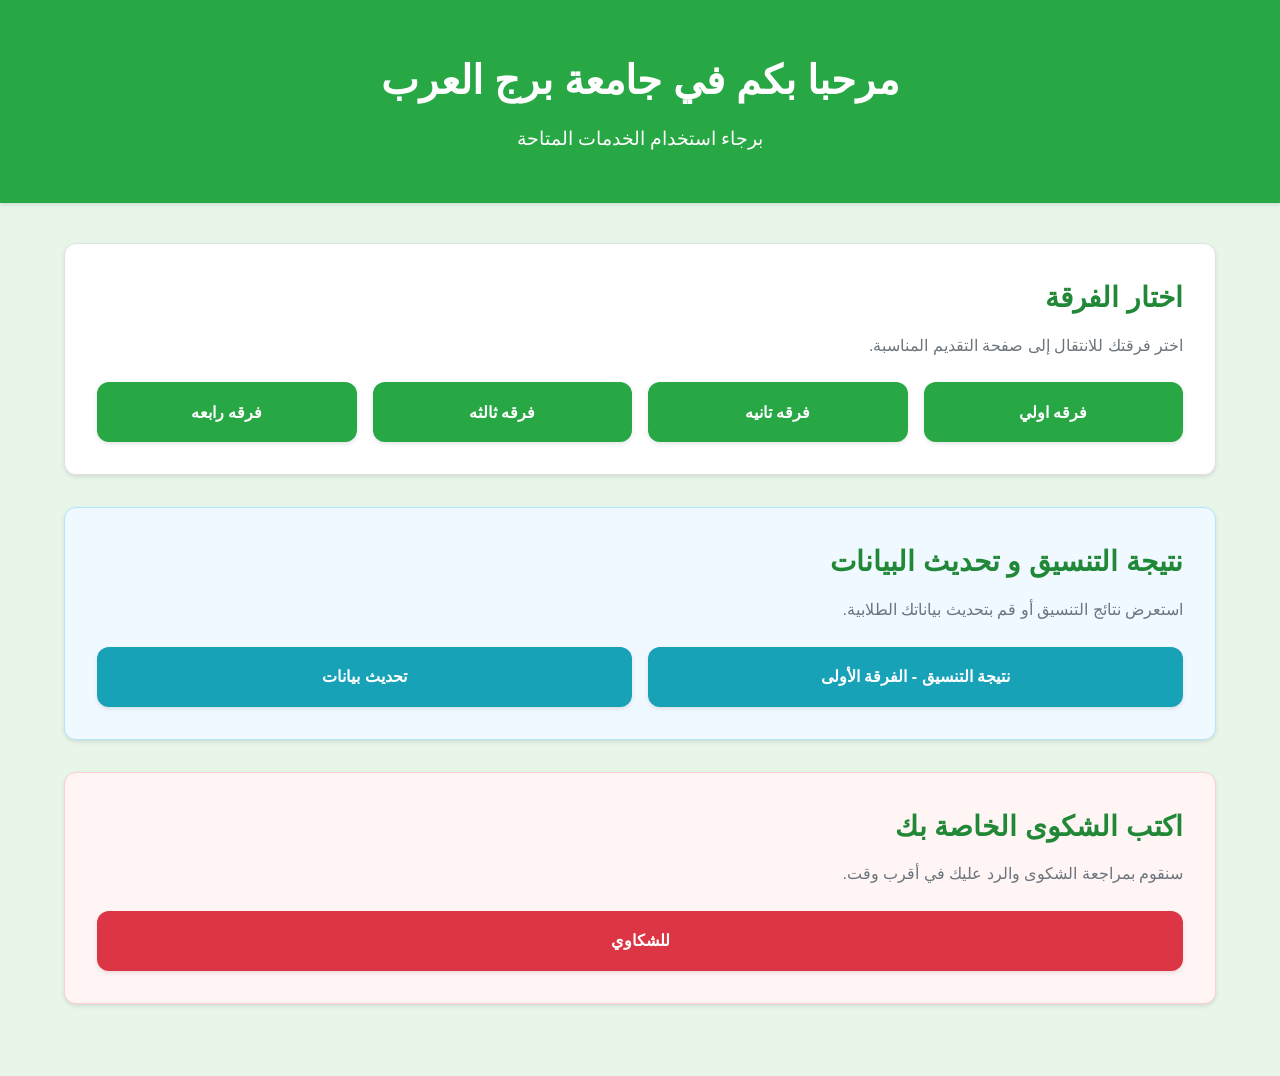
==== index.htm @ 4063a805 "problem & Mony pay" ====
<!DOCTYPE html>
<html lang="ar" dir="rtl">
<head>
    <meta charset="UTF-8">
    <meta name="viewport" content="width=device-width, initial-scale=1.0">
    <meta name="theme-color" content="#28a745">
    <meta name="description" content="جامعة برج العرب - نظام التقديم الإلكتروني للفرق الدراسية المختلفة ونتائج التنسيق">
    <title>جامعة برج العرب - اختار الفرقة</title>
    <link rel="shortcut icon" href="download.png" type="image/x-icon">
    <link rel="stylesheet" href="styles.css">
</head>
<body>
    <!-- Simple Loading Overlay -->
    <div id="page-loader" class="page-loader">
        <div class="loader-spinner"></div>
        <p class="loader-text">loading</p>
    </div>

    <a href="#main-content" class="skip-link">تخطي إلى المحتوى الرئيسي</a>
    
    <header>
        <div class="header-content">
            <h1 class="fade-in-up">مرحبا بكم في جامعة برج العرب</h1>
            <p class="fade-in-up delay-1">برجاء استخدام الخدمات المتاحة</p>
        </div>
    </header>
    
    <main id="main-content">
        <section id="buttons-section" class="section-card fade-in-up delay-2" aria-labelledby="choose-grade-title">
            <div class="section-header">
                <h2 id="choose-grade-title">اختار الفرقة</h2>
                <p id="choose-grade-desc">اختر فرقتك للانتقال إلى صفحة التقديم المناسبة.</p>
            </div>
            <div role="group" class="button-grid" aria-labelledby="choose-grade-title" aria-describedby="choose-grade-desc">
                <button id="btn1" type="button" class="btn-primary" aria-label="الانتقال إلى تقديم الفرقة الأولى" title="تقديم الفرقة الأولى">
                    <span class="btn-text">فرقه اولي</span>
                </button>
                <button id="btn2" type="button" class="btn-primary" aria-label="الانتقال إلى تقديم الفرقة الثانية" title="تقديم الفرقة الثانية">
                    <span class="btn-text">فرقه تانيه</span>
                </button>
                <button id="btn3" type="button" class="btn-primary" aria-label="الانتقال إلى تقديم الفرقة الثالثة" title="تقديم الفرقة الثالثة">
                    <span class="btn-text">فرقه ثالثه</span>
                </button>
                <button id="btn4" type="button" class="btn-primary" aria-label="الانتقال إلى تقديم الفرقة الرابعة" title="تقديم الفرقة الرابعة">
                    <span class="btn-text">فرقه رابعه</span>
                </button>
            </div>
        </section>

        <section id="coordination-results-section" class="section-card fade-in-up delay-3" aria-labelledby="coordination-title">
            <div class="section-header">
                <h2 id="coordination-title">نتيجة التنسيق و تحديث البيانات</h2>
                <p id="coordination-desc">استعرض نتائج التنسيق أو قم بتحديث بياناتك الطلابية.</p>
            </div>
            <div role="group" class="button-grid" aria-labelledby="coordination-title" aria-describedby="coordination-desc">
                <button id="coordination-btn1" type="button" class="btn-secondary" aria-label="عرض نتيجة التنسيق للفرقة الأولى" title="نتيجة التنسيق - الفرقة الأولى">
                    <span class="btn-text">نتيجة التنسيق - الفرقة الأولى</span>
                </button>
                <button id="coordination-btn2" type="button" class="btn-secondary" aria-label="تحديث بيانات الطالب" title="تحديث بيانات">
                    <span class="btn-text">تحديث بيانات</span>
                </button>
            </div>
        </section>

        <section id="complaints-section" class="section-card fade-in-up delay-4" aria-labelledby="complaints-title">
            <div class="section-header">
                <h2 id="complaints-title">اكتب الشكوى الخاصة بك</h2>
                <p id="complaints-desc">سنقوم بمراجعة الشكوى والرد عليك في أقرب وقت.</p>
            </div>
            <div role="group" class="button-grid" aria-labelledby="complaints-title" aria-describedby="complaints-desc">
                <button id="complaints-btn" class="btn-danger" type="button" aria-label="فتح نموذج الشكاوي" title="فتح نموذج الشكاوي">
                    <span class="btn-text">للشكاوي</span>
                </button>
            </div>
        </section>

        <!-- Payment section is commented out -->
        <!-- <section id="payment-section" class="section-card fade-in-up delay-5" aria-labelledby="payment-title">
            <div class="section-header">
                <h2 id="payment-title">الدفع الإلكتروني</h2>
                <p id="payment-desc">اختر طريقة الدفع المناسبة لك وقم بإتمام عملية الدفع.</p>
            </div>
            <div role="group" class="button-grid" aria-labelledby="payment-title" aria-describedby="payment-desc">   
                <button id="instapay-btn" class="btn-payment" type="button" aria-label="الدفع عبر Insta Pay" title="Insta Pay">
                    <span class="btn-text">Insta Pay</span>
                </button>
                <button id="vodafone-cash-btn" class="btn-payment" type="button" aria-label="الدفع عبر Vodafone Cash" title="Vodafone Cash">
                    <span class="btn-text">Vodafone Cash</span>
                </button>
                <button id="sign-up-btn" class="btn-payment" type="button" aria-label="إرسال السكريبت بعد الدفع" title="إرسال السكريبت بعد الدفع">
                    <span class="btn-text">ابعت اسكريين بعد الدفع</span>
                </button>
            </div>
        </section> -->
    </main>

    <!-- Button Loading Indicator -->
    <div id="button-loader" class="button-loader" aria-hidden="true">
        <div class="button-spinner"></div>
        <p>loading</p>
    </div>

    <script src="script.js"></script>
</body>
</html>
---- styles.css ----
/* ============================================
   Simple & Clean Design System
   ============================================ */
:root {
    --primary-color: #28a745;
    --primary-dark: #218838;
    --primary-light: #34ce57;
    --secondary-color: #6c757d;
    --accent-color: #dc3545;
    
    /* Simple Light Green Background */
    --background: #e8f5e9;
    
    /* Clean Cards */
    --card-bg: #ffffff;
    --card-border: #e0e0e0;
    
    /* Typography */
    --text-primary: #212529;
    --text-secondary: #6c757d;
    
    /* Simple Shadows */
    --shadow-sm: 0 2px 4px rgba(0, 0, 0, 0.1);
    --shadow-md: 0 4px 8px rgba(0, 0, 0, 0.12);
    
    /* Simple Spacing */
    --border-radius: 12px;
    
    /* Simple Transitions */
    --transition: all 0.3s ease;
}

/* ============================================
   Reset & Base Styles
   ============================================ */
* {
    margin: 0;
    padding: 0;
    box-sizing: border-box;
}

html {
    scroll-behavior: smooth;
}

body {
    font-family: 'Segoe UI', 'Cairo', Tahoma, Geneva, Verdana, sans-serif;
    background: var(--background);
    color: var(--text-primary);
    line-height: 1.6;
    min-height: 100vh;
    direction: rtl;
    -webkit-font-smoothing: antialiased;
}

/* ============================================
   Simple Page Loader
   ============================================ */
.page-loader {
    position: fixed;
    top: 0;
    left: 0;
    width: 100%;
    height: 100%;
    background: var(--primary-color);
    display: flex;
    flex-direction: column;
    align-items: center;
    justify-content: center;
    z-index: 9999;
    transition: opacity 0.4s ease, visibility 0.4s;
}

.page-loader.hidden {
    opacity: 0;
    visibility: hidden;
}

.loader-spinner {
    width: 50px;
    height: 50px;
    border: 4px solid rgba(255, 255, 255, 0.3);
    border-top-color: white;
    border-radius: 50%;
    animation: spin 0.8s linear infinite;
    margin-bottom: 1rem;
}

@keyframes spin {
    to { transform: rotate(360deg); }
}

.loader-text {
    color: white;
    font-size: 1.1rem;
    font-weight: 500;
}

/* ============================================
   Simple Button Loader
   ============================================ */
.button-loader {
    position: fixed;
    bottom: 2rem;
    left: 50%;
    transform: translateX(-50%) translateY(100px);
    background: white;
    padding: 1rem 1.5rem;
    border-radius: 8px;
    box-shadow: var(--shadow-md);
    display: flex;
    align-items: center;
    gap: 0.75rem;
    z-index: 1000;
    opacity: 0;
    transition: var(--transition);
}

.button-loader.show {
    opacity: 1;
    transform: translateX(-50%) translateY(0);
}

.button-spinner {
    width: 16px;
    height: 16px;
    border: 2px solid rgba(40, 167, 69, 0.2);
    border-top-color: var(--primary-color);
    border-radius: 50%;
    animation: spin 0.6s linear infinite;
}

.button-loader p {
    margin: 0;
    color: var(--text-primary);
    font-weight: 500;
    font-size: 0.9rem;
}

/* ============================================
   Skip Link
   ============================================ */
.skip-link {
    position: absolute;
    top: -40px;
    right: 0;
    background: var(--primary-color);
    color: white;
    padding: 0.5rem 1rem;
    text-decoration: none;
    border-radius: 0 0 4px 4px;
    z-index: 1000;
    font-weight: 500;
}

.skip-link:focus {
    top: 0;
}

/* ============================================
   Simple Header
   ============================================ */
header {
    background: var(--primary-color);
    color: white;
    padding: 3rem 2rem;
    text-align: center;
    box-shadow: var(--shadow-sm);
}

.header-content {
    max-width: 800px;
    margin: 0 auto;
}

header h1 {
    font-size: clamp(1.75rem, 4vw, 2.5rem);
    font-weight: 700;
    margin-bottom: 0.75rem;
}

header p {
    font-size: clamp(1rem, 2vw, 1.2rem);
    opacity: 0.95;
}

/* ============================================
   Simple Fade In
   ============================================ */
.fade-in-up {
    opacity: 0;
    transform: translateY(20px);
    animation: fadeIn 0.5s ease forwards;
}

.fade-in-up.delay-1 { animation-delay: 0.1s; }
.fade-in-up.delay-2 { animation-delay: 0.2s; }
.fade-in-up.delay-3 { animation-delay: 0.3s; }
.fade-in-up.delay-4 { animation-delay: 0.4s; }
.fade-in-up.delay-5 { animation-delay: 0.5s; }

@keyframes fadeIn {
    to {
        opacity: 1;
        transform: translateY(0);
    }
}

/* ============================================
   Main Container
   ============================================ */
main {
    max-width: 1200px;
    margin: 0 auto;
    padding: 2.5rem 1.5rem;
}

/* ============================================
   Simple Section Cards
   ============================================ */
.section-card {
    background: var(--card-bg);
    border-radius: var(--border-radius);
    padding: 2rem;
    margin-bottom: 2rem;
    box-shadow: var(--shadow-sm);
    border: 1px solid var(--card-border);
    transition: var(--transition);
}

.section-card:hover {
    box-shadow: var(--shadow-md);
    transform: translateY(-2px);
}

.section-header {
    margin-bottom: 1.5rem;
}

.section-header h2 {
    font-size: clamp(1.5rem, 3vw, 1.75rem);
    color: var(--primary-dark);
    margin-bottom: 0.75rem;
    font-weight: 700;
    display: flex;
    align-items: center;
    gap: 0.5rem;
}

.section-header h2 .icon {
    font-size: 1.3em;
}

.section-header p {
    color: var(--text-secondary);
    font-size: 1rem;
    line-height: 1.6;
}

/* ============================================
   Simple Button Grid
   ============================================ */
.button-grid {
    display: grid;
    grid-template-columns: repeat(auto-fit, minmax(200px, 1fr));
    gap: 1rem;
    margin-top: 1.5rem;
}

/* ============================================
   Simple Button Styles
   ============================================ */
button {
    background: var(--primary-color);
    color: white;
    padding: 1rem 1.5rem;
    border: none;
    border-radius: var(--border-radius);
    font-size: 1rem;
    font-weight: 600;
    cursor: pointer;
    transition: var(--transition);
    box-shadow: var(--shadow-sm);
    min-height: 60px;
    display: flex;
    align-items: center;
    justify-content: center;
    gap: 0.5rem;
    text-align: center;
}

button:hover {
    background: var(--primary-dark);
    box-shadow: var(--shadow-md);
    transform: translateY(-2px);
}

button:active {
    transform: translateY(0);
}

button:focus {
    outline: 3px solid rgba(40, 167, 69, 0.3);
    outline-offset: 2px;
}

button.loading {
    opacity: 0.7;
    cursor: not-allowed;
}

/* Button Content */
.btn-icon {
    font-size: 1.2em;
}

.btn-text {
    flex: 1;
    text-align: center;
}

.btn-arrow {
    font-size: 1.1em;
    opacity: 0.8;
}

/* ============================================
   Button Variants
   ============================================ */
.btn-primary {
    background: var(--primary-color);
}

.btn-primary:hover {
    background: var(--primary-dark);
}

.btn-secondary {
    background: #17a2b8;
}

.btn-secondary:hover {
    background: #138496;
}

.btn-danger {
    background: var(--accent-color);
}

.btn-danger:hover {
    background: #c82333;
}

.btn-payment {
    background: var(--secondary-color);
}

.btn-payment:hover {
    background: #5a6268;
}

/* ============================================
   Section-Specific Styles
   ============================================ */
#coordination-results-section {
    background: #f0f9ff;
    border-color: #b3e5fc;
}

#complaints-section {
    background: #fff5f5;
    border-color: #ffcdd2;
}

#payment-section {
    background: #f5f5f5;
    border-color: #e0e0e0;
}

/* ============================================
   Responsive Design
   ============================================ */
@media (max-width: 768px) {
    main {
        padding: 1.5rem 1rem;
    }

    header {
        padding: 2rem 1.5rem;
    }

    .section-card {
        padding: 1.5rem;
        margin-bottom: 1.5rem;
    }

    .button-grid {
        grid-template-columns: 1fr;
    }

    button {
        padding: 0.875rem 1.25rem;
        font-size: 0.95rem;
        min-height: 55px;
    }
}

@media (max-width: 480px) {
    .section-card {
        padding: 1.25rem;
    }

    button {
        flex-direction: column;
        gap: 0.25rem;
        padding: 1rem;
    }
}

/* ============================================
   Accessibility
   ============================================ */
@media (prefers-reduced-motion: reduce) {
    *,
    *::before,
    *::after {
        animation-duration: 0.01ms !important;
        animation-iteration-count: 1 !important;
        transition-duration: 0.01ms !important;
    }
}

/* ============================================
   Print Styles
   ============================================ */
@media print {
    body {
        background: white;
    }

    .page-loader,
    .button-loader {
        display: none;
    }

    .section-card {
        box-shadow: none;
        border: 1px solid #ddd;
        page-break-inside: avoid;
    }

    button {
        background: #f4f4f4 !important;
        color: #000 !important;
        border: 1px solid #ddd;
    }
}
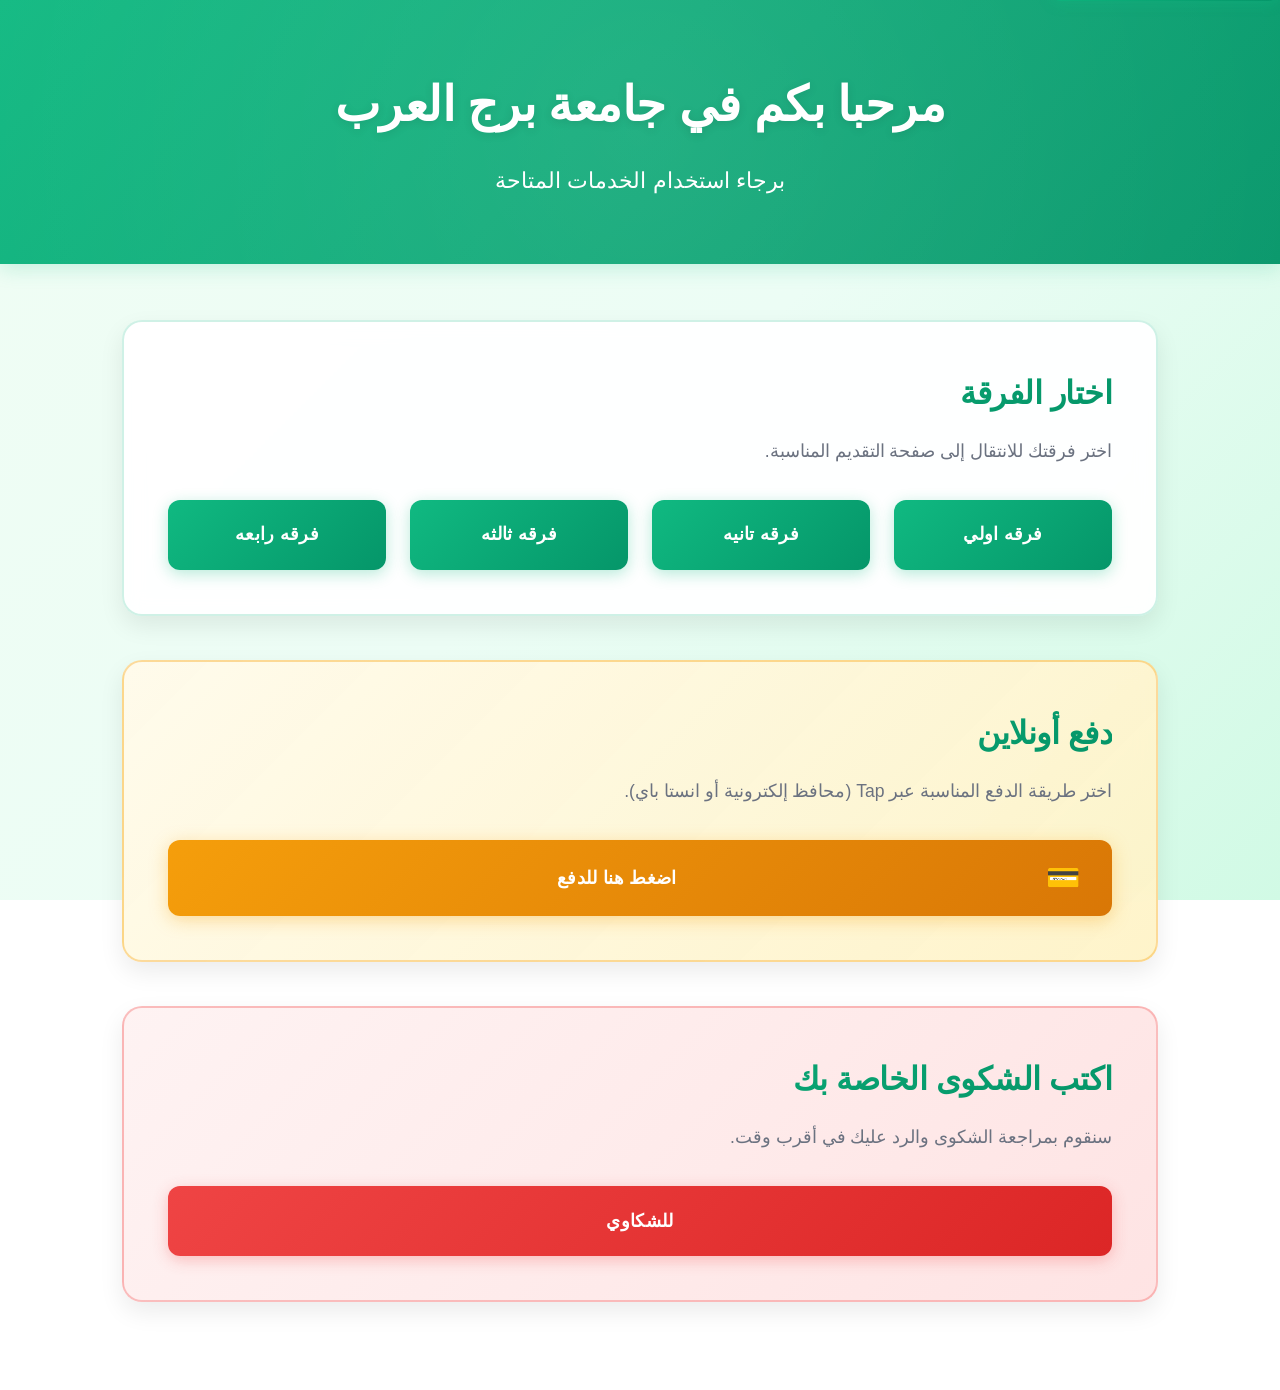
==== commit 43a88af0: "pay add" ====
--- a/index.htm
+++ b/index.htm
@@ -2,7 +2,7 @@
 <html lang="ar" dir="rtl">
 <head>
     <meta charset="UTF-8">
-    <meta name="viewport" content="width=device-width, initial-scale=1.0">
+    <meta name="viewport" content="width=device-width, initial-scale=1.0, viewport-fit=cover">
     <meta name="theme-color" content="#28a745">
     <meta name="description" content="جامعة برج العرب - نظام التقديم الإلكتروني للفرق الدراسية المختلفة ونتائج التنسيق">
     <title>جامعة برج العرب - اختار الفرقة</title>
@@ -47,20 +47,45 @@
             </div>
         </section>
 
-        <section id="coordination-results-section" class="section-card fade-in-up delay-3" aria-labelledby="coordination-title">
+        <section id="payment-section" class="section-card fade-in-up delay-3" aria-labelledby="payment-title">
             <div class="section-header">
-                <h2 id="coordination-title">نتيجة التنسيق و تحديث البيانات</h2>
-                <p id="coordination-desc">استعرض نتائج التنسيق أو قم بتحديث بياناتك الطلابية.</p>
+                <h2 id="payment-title">دفع أونلاين</h2>
+                <p id="payment-desc">اختر طريقة الدفع المناسبة عبر Tap (محافظ إلكترونية أو انستا باي).</p>
             </div>
-            <div role="group" class="button-grid" aria-labelledby="coordination-title" aria-describedby="coordination-desc">
-                <button id="coordination-btn1" type="button" class="btn-secondary" aria-label="عرض نتيجة التنسيق للفرقة الأولى" title="نتيجة التنسيق - الفرقة الأولى">
-                    <span class="btn-text">نتيجة التنسيق - الفرقة الأولى</span>
-                </button>
-                <button id="coordination-btn2" type="button" class="btn-secondary" aria-label="تحديث بيانات الطالب" title="تحديث بيانات">
-                    <span class="btn-text">تحديث بيانات</span>
+            <div role="group" class="payment-actions" aria-labelledby="payment-title" aria-describedby="payment-desc">
+                <button id="payment-btn1" type="button" class="btn-payment-trigger" aria-label="فتح خيارات الدفع" title="اضغط هنا للدفع">
+                    <span class="btn-icon">💳</span>
+                    <span class="btn-text">اضغط هنا للدفع</span>
                 </button>
             </div>
         </section>
+
+        <!-- نافذة اختيار طريقة الدفع (Tap) -->
+        <div id="payment-modal" class="payment-modal" role="dialog" aria-modal="true" aria-labelledby="payment-modal-title" aria-hidden="true">
+            <div class="payment-modal-backdrop" id="payment-modal-backdrop"></div>
+            <div class="payment-modal-box">
+                <div class="payment-modal-header">
+                    <h3 id="payment-modal-title">اختر طريقة الدفع</h3>
+                    <button type="button" class="payment-modal-close" id="payment-modal-close" aria-label="إغلاق">×</button>
+                </div>
+                <div class="payment-modal-body">
+                    <p class="payment-modal-desc">اختر الدفع عبر Tap:</p>
+                    <div class="payment-methods">
+                        <button type="button" class="payment-method-card" id="payment-method-wallets" data-method="wallets" aria-label="الدفع عبر المحافظ الإلكترونية">
+                            <span class="payment-method-icon">👛</span>
+                            <span class="payment-method-label">محافظ إلكترونية</span>
+                            <span class="payment-method-hint">فودافون كاش، اورنج كاش، وغيرها</span>
+                        </button>
+                        <button type="button" class="payment-method-card" id="payment-method-instapay" data-method="instapay" aria-label="الدفع عبر انستا باي">
+                            <span class="payment-method-icon">⚡</span>
+                            <span class="payment-method-label">انستا باي</span>
+                            <span class="payment-method-hint">دفع فوري عبر انستا باي</span>
+                        </button>
+                    </div>
+                </div>
+            </div>
+        </div>
+
 
         <section id="complaints-section" class="section-card fade-in-up delay-4" aria-labelledby="complaints-title">
             <div class="section-header">
@@ -73,27 +98,7 @@
                 </button>
             </div>
         </section>
-
-        <!-- Payment section is commented out -->
-        <!-- <section id="payment-section" class="section-card fade-in-up delay-5" aria-labelledby="payment-title">
-            <div class="section-header">
-                <h2 id="payment-title">الدفع الإلكتروني</h2>
-                <p id="payment-desc">اختر طريقة الدفع المناسبة لك وقم بإتمام عملية الدفع.</p>
-            </div>
-            <div role="group" class="button-grid" aria-labelledby="payment-title" aria-describedby="payment-desc">   
-                <button id="instapay-btn" class="btn-payment" type="button" aria-label="الدفع عبر Insta Pay" title="Insta Pay">
-                    <span class="btn-text">Insta Pay</span>
-                </button>
-                <button id="vodafone-cash-btn" class="btn-payment" type="button" aria-label="الدفع عبر Vodafone Cash" title="Vodafone Cash">
-                    <span class="btn-text">Vodafone Cash</span>
-                </button>
-                <button id="sign-up-btn" class="btn-payment" type="button" aria-label="إرسال السكريبت بعد الدفع" title="إرسال السكريبت بعد الدفع">
-                    <span class="btn-text">ابعت اسكريين بعد الدفع</span>
-                </button>
-            </div>
-        </section> -->
     </main>
-
     <!-- Button Loading Indicator -->
     <div id="button-loader" class="button-loader" aria-hidden="true">
         <div class="button-spinner"></div>
--- a/styles.css
+++ b/styles.css
@@ -1,33 +1,59 @@
 /* ============================================
-   Simple & Clean Design System
+   Modern Design System - Responsive Variables
    ============================================ */
 :root {
-    --primary-color: #28a745;
-    --primary-dark: #218838;
-    --primary-light: #34ce57;
-    --secondary-color: #6c757d;
-    --accent-color: #dc3545;
+    --primary-color: #10b981;
+    --primary-dark: #059669;
+    --primary-light: #34d399;
+    --primary-gradient: linear-gradient(135deg, #10b981 0%, #059669 100%);
     
-    /* Simple Light Green Background */
-    --background: #e8f5e9;
+    --secondary-color: #3b82f6;
+    --secondary-dark: #2563eb;
+    --secondary-gradient: linear-gradient(135deg, #3b82f6 0%, #2563eb 100%);
     
-    /* Clean Cards */
-    --card-bg: #ffffff;
-    --card-border: #e0e0e0;
+    --accent-color: #ef4444;
+    --accent-dark: #dc2626;
+    --accent-gradient: linear-gradient(135deg, #ef4444 0%, #dc2626 100%);
+    
+    /* Modern Background */
+    --background: linear-gradient(135deg, #f0fdf4 0%, #ecfdf5 50%, #d1fae5 100%);
+    --background-solid: #f0fdf4;
+    
+    /* Modern Cards */
+    --card-bg: rgba(255, 255, 255, 0.95);
+    --card-border: rgba(16, 185, 129, 0.2);
+    --card-shadow: 0 10px 25px rgba(0, 0, 0, 0.08);
+    --card-shadow-hover: 0 20px 40px rgba(16, 185, 129, 0.15);
     
     /* Typography */
-    --text-primary: #212529;
-    --text-secondary: #6c757d;
+    --text-primary: #1f2937;
+    --text-secondary: #6b7280;
+    --text-light: #9ca3af;
     
-    /* Simple Shadows */
-    --shadow-sm: 0 2px 4px rgba(0, 0, 0, 0.1);
-    --shadow-md: 0 4px 8px rgba(0, 0, 0, 0.12);
+    /* Responsive spacing (تعديل تلقائي حسب الشاشة) */
+    --main-padding: 3rem 1.5rem;
+    --section-padding: 2.5rem;
+    --section-gap: 2.5rem;
+    --header-padding: 4rem 2rem;
+    --button-min-height: 70px;
+    --button-padding: 1.25rem 2rem;
+    --button-font: 1.1rem;
+    --grid-gap: 1.25rem;
+    --grid-cols: repeat(auto-fit, minmax(220px, 1fr));
     
-    /* Simple Spacing */
-    --border-radius: 12px;
+    /* Modern Spacing */
+    --border-radius: 20px;
+    --border-radius-sm: 12px;
     
-    /* Simple Transitions */
-    --transition: all 0.3s ease;
+    /* Modern Transitions */
+    --transition: all 0.4s cubic-bezier(0.4, 0, 0.2, 1);
+    --transition-fast: all 0.2s ease;
+    
+    /* Safe area for notched devices */
+    --safe-top: env(safe-area-inset-top, 0);
+    --safe-bottom: env(safe-area-inset-bottom, 0);
+    --safe-left: env(safe-area-inset-left, 0);
+    --safe-right: env(safe-area-inset-right, 0);
 }
 
 /* ============================================
@@ -44,17 +70,22 @@
 }
 
 body {
-    font-family: 'Segoe UI', 'Cairo', Tahoma, Geneva, Verdana, sans-serif;
+    font-family: 'Segoe UI', 'Cairo', -apple-system, BlinkMacSystemFont, 'Roboto', sans-serif;
     background: var(--background);
+    background-attachment: fixed;
     color: var(--text-primary);
-    line-height: 1.6;
+    line-height: 1.7;
     min-height: 100vh;
+    min-height: 100dvh;
     direction: rtl;
     -webkit-font-smoothing: antialiased;
-}
-
-/* ============================================
-   Simple Page Loader
+    -moz-osx-font-smoothing: grayscale;
+    padding-left: var(--safe-left);
+    padding-right: var(--safe-right);
+}
+
+/* ============================================
+   Modern Page Loader
    ============================================ */
 .page-loader {
     position: fixed;
@@ -62,13 +93,13 @@
     left: 0;
     width: 100%;
     height: 100%;
-    background: var(--primary-color);
+    background: var(--primary-gradient);
     display: flex;
     flex-direction: column;
     align-items: center;
     justify-content: center;
     z-index: 9999;
-    transition: opacity 0.4s ease, visibility 0.4s;
+    transition: opacity 0.5s ease, visibility 0.5s;
 }
 
 .page-loader.hidden {
@@ -77,13 +108,14 @@
 }
 
 .loader-spinner {
-    width: 50px;
-    height: 50px;
-    border: 4px solid rgba(255, 255, 255, 0.3);
+    width: 60px;
+    height: 60px;
+    border: 5px solid rgba(255, 255, 255, 0.3);
     border-top-color: white;
     border-radius: 50%;
-    animation: spin 0.8s linear infinite;
-    margin-bottom: 1rem;
+    animation: spin 1s linear infinite;
+    margin-bottom: 1.5rem;
+    box-shadow: 0 0 20px rgba(255, 255, 255, 0.3);
 }
 
 @keyframes spin {
@@ -92,328 +124,873 @@
 
 .loader-text {
     color: white;
-    font-size: 1.1rem;
-    font-weight: 500;
-}
-
-/* ============================================
-   Simple Button Loader
+    font-size: 1.2rem;
+    font-weight: 600;
+    letter-spacing: 1px;
+    text-transform: uppercase;
+}
+
+/* ============================================
+   Modern Button Loader
    ============================================ */
 .button-loader {
     position: fixed;
     bottom: 2rem;
     left: 50%;
-    transform: translateX(-50%) translateY(100px);
-    background: white;
-    padding: 1rem 1.5rem;
-    border-radius: 8px;
-    box-shadow: var(--shadow-md);
+    transform: translateX(-50%) translateY(120px);
+    background: rgba(255, 255, 255, 0.98);
+    backdrop-filter: blur(10px);
+    padding: 1.25rem 2rem;
+    border-radius: var(--border-radius-sm);
+    box-shadow: 0 10px 30px rgba(0, 0, 0, 0.2);
+    display: flex;
+    align-items: center;
+    gap: 1rem;
+    z-index: 1000;
+    opacity: 0;
+    transition: var(--transition);
+    border: 1px solid rgba(16, 185, 129, 0.1);
+}
+
+.button-loader.show {
+    opacity: 1;
+    transform: translateX(-50%) translateY(0);
+}
+
+.button-spinner {
+    width: 20px;
+    height: 20px;
+    border: 3px solid rgba(16, 185, 129, 0.2);
+    border-top-color: var(--primary-color);
+    border-radius: 50%;
+    animation: spin 0.8s linear infinite;
+}
+
+.button-loader p {
+    margin: 0;
+    color: var(--text-primary);
+    font-weight: 600;
+    font-size: 1rem;
+}
+
+/* ============================================
+   Skip Link
+   ============================================ */
+.skip-link {
+    position: absolute;
+    top: -50px;
+    right: 0;
+    background: var(--primary-gradient);
+    color: white;
+    padding: 0.75rem 1.5rem;
+    text-decoration: none;
+    border-radius: 0 0 var(--border-radius-sm) var(--border-radius-sm);
+    z-index: 1000;
+    font-weight: 600;
+    transition: var(--transition);
+    box-shadow: 0 4px 12px rgba(16, 185, 129, 0.3);
+}
+
+.skip-link:focus {
+    top: 0;
+}
+
+/* ============================================
+   Modern Header
+   ============================================ */
+header {
+    background: var(--primary-gradient);
+    color: white;
+    padding: var(--header-padding);
+    padding-top: calc(4rem + var(--safe-top));
+    padding-left: calc(2rem + var(--safe-left));
+    padding-right: calc(2rem + var(--safe-right));
+    text-align: center;
+    box-shadow: 0 4px 20px rgba(16, 185, 129, 0.2);
+    position: relative;
+    overflow: hidden;
+}
+
+header::before {
+    content: '';
+    position: absolute;
+    top: -50%;
+    right: -50%;
+    width: 200%;
+    height: 200%;
+    background: radial-gradient(circle, rgba(255, 255, 255, 0.1) 0%, transparent 70%);
+    animation: pulse 8s ease-in-out infinite;
+}
+
+@keyframes pulse {
+    0%, 100% { transform: scale(1); opacity: 0.5; }
+    50% { transform: scale(1.1); opacity: 0.8; }
+}
+
+.header-content {
+    max-width: 900px;
+    margin: 0 auto;
+    position: relative;
+    z-index: 1;
+    display: flex;
+    flex-direction: column;
+    align-items: center;
+    justify-content: center;
+    text-align: center;
+}
+
+header h1 {
+    font-size: clamp(2rem, 5vw, 3rem);
+    font-weight: 800;
+    margin-bottom: 1rem;
+    text-shadow: 0 2px 10px rgba(0, 0, 0, 0.1);
+    letter-spacing: -0.5px;
+    text-align: center;
+    width: 100%;
+}
+
+header p {
+    font-size: clamp(1.1rem, 2.5vw, 1.4rem);
+    opacity: 0.95;
+    font-weight: 400;
+    text-align: center;
+    width: 100%;
+}
+
+/* ============================================
+   Modern Fade In Animations
+   ============================================ */
+.fade-in-up {
+    opacity: 0;
+    transform: translateY(30px);
+    animation: fadeInUp 0.6s cubic-bezier(0.4, 0, 0.2, 1) forwards;
+}
+
+.fade-in-up.delay-1 { animation-delay: 0.15s; }
+.fade-in-up.delay-2 { animation-delay: 0.3s; }
+.fade-in-up.delay-3 { animation-delay: 0.45s; }
+.fade-in-up.delay-4 { animation-delay: 0.6s; }
+.fade-in-up.delay-5 { animation-delay: 0.75s; }
+
+@keyframes fadeInUp {
+    to {
+        opacity: 1;
+        transform: translateY(0);
+    }
+}
+
+/* ============================================
+   Main Container
+   ============================================ */
+main {
+    max-width: 1200px;
+    margin: 0 auto;
+    padding: var(--main-padding);
+    padding-bottom: calc(var(--section-gap) + var(--safe-bottom));
+}
+
+/* ============================================
+   Modern Section Cards
+   ============================================ */
+.section-card {
+    background: var(--card-bg);
+    backdrop-filter: blur(10px);
+    border-radius: var(--border-radius);
+    padding: var(--section-padding);
+    margin-bottom: var(--section-gap);
+    box-shadow: var(--card-shadow);
+    border: 2px solid var(--card-border);
+    transition: var(--transition);
+    position: relative;
+    overflow: hidden;
+}
+
+.section-card::before {
+    content: '';
+    position: absolute;
+    top: 0;
+    right: 0;
+    width: 100%;
+    height: 4px;
+    background: var(--primary-gradient);
+    transform: scaleX(0);
+    transform-origin: right;
+    transition: var(--transition);
+}
+
+.section-card:hover {
+    box-shadow: var(--card-shadow-hover);
+    transform: translateY(-6px) scale(1.01);
+    border-color: rgba(16, 185, 129, 0.4);
+}
+
+.section-card:hover::before {
+    transform: scaleX(1);
+}
+
+.section-header {
+    margin-bottom: 2rem;
+}
+
+.section-header h2 {
+    font-size: clamp(1.75rem, 4vw, 2.25rem);
+    background: var(--primary-gradient);
+    -webkit-background-clip: text;
+    -webkit-text-fill-color: transparent;
+    background-clip: text;
+    margin-bottom: 1rem;
+    font-weight: 800;
     display: flex;
     align-items: center;
     gap: 0.75rem;
-    z-index: 1000;
-    opacity: 0;
-    transition: var(--transition);
-}
-
-.button-loader.show {
-    opacity: 1;
-    transform: translateX(-50%) translateY(0);
-}
-
-.button-spinner {
-    width: 16px;
-    height: 16px;
-    border: 2px solid rgba(40, 167, 69, 0.2);
-    border-top-color: var(--primary-color);
-    border-radius: 50%;
-    animation: spin 0.6s linear infinite;
-}
-
-.button-loader p {
-    margin: 0;
-    color: var(--text-primary);
-    font-weight: 500;
-    font-size: 0.9rem;
-}
-
-/* ============================================
-   Skip Link
-   ============================================ */
-.skip-link {
-    position: absolute;
-    top: -40px;
-    right: 0;
-    background: var(--primary-color);
-    color: white;
-    padding: 0.5rem 1rem;
-    text-decoration: none;
-    border-radius: 0 0 4px 4px;
-    z-index: 1000;
-    font-weight: 500;
-}
-
-.skip-link:focus {
-    top: 0;
-}
-
-/* ============================================
-   Simple Header
-   ============================================ */
-header {
-    background: var(--primary-color);
-    color: white;
-    padding: 3rem 2rem;
-    text-align: center;
-    box-shadow: var(--shadow-sm);
-}
-
-.header-content {
-    max-width: 800px;
-    margin: 0 auto;
-}
-
-header h1 {
-    font-size: clamp(1.75rem, 4vw, 2.5rem);
-    font-weight: 700;
-    margin-bottom: 0.75rem;
-}
-
-header p {
-    font-size: clamp(1rem, 2vw, 1.2rem);
-    opacity: 0.95;
-}
-
-/* ============================================
-   Simple Fade In
-   ============================================ */
-.fade-in-up {
-    opacity: 0;
-    transform: translateY(20px);
-    animation: fadeIn 0.5s ease forwards;
-}
-
-.fade-in-up.delay-1 { animation-delay: 0.1s; }
-.fade-in-up.delay-2 { animation-delay: 0.2s; }
-.fade-in-up.delay-3 { animation-delay: 0.3s; }
-.fade-in-up.delay-4 { animation-delay: 0.4s; }
-.fade-in-up.delay-5 { animation-delay: 0.5s; }
-
-@keyframes fadeIn {
-    to {
-        opacity: 1;
-        transform: translateY(0);
-    }
-}
-
-/* ============================================
-   Main Container
-   ============================================ */
-main {
-    max-width: 1200px;
-    margin: 0 auto;
-    padding: 2.5rem 1.5rem;
-}
-
-/* ============================================
-   Simple Section Cards
-   ============================================ */
-.section-card {
-    background: var(--card-bg);
-    border-radius: var(--border-radius);
-    padding: 2rem;
-    margin-bottom: 2rem;
-    box-shadow: var(--shadow-sm);
-    border: 1px solid var(--card-border);
-    transition: var(--transition);
-}
-
-.section-card:hover {
-    box-shadow: var(--shadow-md);
-    transform: translateY(-2px);
-}
-
-.section-header {
-    margin-bottom: 1.5rem;
-}
-
-.section-header h2 {
-    font-size: clamp(1.5rem, 3vw, 1.75rem);
-    color: var(--primary-dark);
-    margin-bottom: 0.75rem;
-    font-weight: 700;
-    display: flex;
-    align-items: center;
-    gap: 0.5rem;
+    letter-spacing: -0.5px;
 }
 
 .section-header h2 .icon {
-    font-size: 1.3em;
+    font-size: 1.4em;
 }
 
 .section-header p {
     color: var(--text-secondary);
-    font-size: 1rem;
-    line-height: 1.6;
-}
-
-/* ============================================
-   Simple Button Grid
+    font-size: 1.1rem;
+    line-height: 1.8;
+    font-weight: 400;
+}
+
+/* ============================================
+   Modern Button Grid
    ============================================ */
 .button-grid {
     display: grid;
-    grid-template-columns: repeat(auto-fit, minmax(200px, 1fr));
-    gap: 1rem;
-    margin-top: 1.5rem;
-}
-
-/* ============================================
-   Simple Button Styles
+    grid-template-columns: var(--grid-cols);
+    gap: var(--grid-gap);
+    margin-top: 2rem;
+}
+
+/* ============================================
+   Modern Button Styles
    ============================================ */
 button {
-    background: var(--primary-color);
+    background: var(--primary-gradient);
     color: white;
-    padding: 1rem 1.5rem;
+    padding: var(--button-padding);
     border: none;
-    border-radius: var(--border-radius);
-    font-size: 1rem;
-    font-weight: 600;
+    border-radius: var(--border-radius-sm);
+    font-size: var(--button-font);
+    font-weight: 700;
     cursor: pointer;
     transition: var(--transition);
-    box-shadow: var(--shadow-sm);
-    min-height: 60px;
+    box-shadow: 0 4px 15px rgba(16, 185, 129, 0.3);
+    min-height: var(--button-min-height);
     display: flex;
     align-items: center;
     justify-content: center;
-    gap: 0.5rem;
+    gap: 0.75rem;
     text-align: center;
+    position: relative;
+    overflow: hidden;
+    letter-spacing: 0.3px;
+    -webkit-tap-highlight-color: transparent;
+}
+
+button::before {
+    content: '';
+    position: absolute;
+    top: 50%;
+    left: 50%;
+    width: 0;
+    height: 0;
+    border-radius: 50%;
+    background: rgba(255, 255, 255, 0.15);
+    transform: translate(-50%, -50%);
+    transition: width 0.5s ease-out, height 0.5s ease-out, opacity 0.3s;
+    opacity: 0;
+    pointer-events: none;
+}
+
+button:hover::before {
+    width: 400px;
+    height: 400px;
+    opacity: 1;
 }
 
 button:hover {
-    background: var(--primary-dark);
-    box-shadow: var(--shadow-md);
-    transform: translateY(-2px);
+    transform: translateY(-4px) scale(1.02);
+    box-shadow: 0 8px 25px rgba(16, 185, 129, 0.4);
 }
 
 button:active {
-    transform: translateY(0);
+    transform: translateY(-1px) scale(1);
 }
 
 button:focus {
-    outline: 3px solid rgba(40, 167, 69, 0.3);
-    outline-offset: 2px;
+    outline: 3px solid rgba(16, 185, 129, 0.4);
+    outline-offset: 3px;
 }
 
 button.loading {
-    opacity: 0.7;
+    opacity: 0.8;
     cursor: not-allowed;
+    pointer-events: none;
 }
 
 /* Button Content */
 .btn-icon {
-    font-size: 1.2em;
+    font-size: 1.3em;
 }
 
 .btn-text {
     flex: 1;
     text-align: center;
+    position: relative;
+    z-index: 1;
+    font-weight: 700;
 }
 
 .btn-arrow {
-    font-size: 1.1em;
-    opacity: 0.8;
-}
-
-/* ============================================
-   Button Variants
+    font-size: 1.2em;
+    opacity: 0.9;
+}
+
+/* ============================================
+   Modern Button Variants
    ============================================ */
 .btn-primary {
-    background: var(--primary-color);
+    background: var(--primary-gradient);
+    box-shadow: 0 4px 15px rgba(16, 185, 129, 0.3);
 }
 
 .btn-primary:hover {
-    background: var(--primary-dark);
+    box-shadow: 0 8px 25px rgba(16, 185, 129, 0.4);
+    background: linear-gradient(135deg, #059669 0%, #047857 100%);
 }
 
 .btn-secondary {
-    background: #17a2b8;
+    background: var(--secondary-gradient);
+    box-shadow: 0 4px 15px rgba(59, 130, 246, 0.3);
 }
 
 .btn-secondary:hover {
-    background: #138496;
+    box-shadow: 0 8px 25px rgba(59, 130, 246, 0.4);
+    background: linear-gradient(135deg, #2563eb 0%, #1d4ed8 100%);
+}
+
+.btn-secondary::before {
+    background: rgba(255, 255, 255, 0.15);
 }
 
 .btn-danger {
-    background: var(--accent-color);
+    background: var(--accent-gradient);
+    box-shadow: 0 4px 15px rgba(239, 68, 68, 0.3);
 }
 
 .btn-danger:hover {
-    background: #c82333;
+    box-shadow: 0 8px 25px rgba(239, 68, 68, 0.4);
+    background: linear-gradient(135deg, #dc2626 0%, #b91c1c 100%);
+}
+
+.btn-danger::before {
+    background: rgba(255, 255, 255, 0.15);
 }
 
 .btn-payment {
-    background: var(--secondary-color);
+    background: linear-gradient(135deg, #6b7280 0%, #4b5563 100%);
+    box-shadow: 0 4px 15px rgba(107, 114, 128, 0.3);
 }
 
 .btn-payment:hover {
-    background: #5a6268;
+    box-shadow: 0 8px 25px rgba(107, 114, 128, 0.4);
+    background: linear-gradient(135deg, #4b5563 0%, #374151 100%);
 }
 
 /* ============================================
    Section-Specific Styles
    ============================================ */
 #coordination-results-section {
-    background: #f0f9ff;
-    border-color: #b3e5fc;
+    background: linear-gradient(135deg, rgba(239, 246, 255, 0.95) 0%, rgba(219, 234, 254, 0.95) 100%);
+    border-color: rgba(59, 130, 246, 0.3);
+}
+
+#coordination-results-section::before {
+    background: var(--secondary-gradient);
+}
+
+#coordination-results-section:hover {
+    border-color: rgba(59, 130, 246, 0.5);
 }
 
 #complaints-section {
-    background: #fff5f5;
-    border-color: #ffcdd2;
-}
-
+    background: linear-gradient(135deg, rgba(254, 242, 242, 0.95) 0%, rgba(254, 226, 226, 0.95) 100%);
+    border-color: rgba(239, 68, 68, 0.3);
+}
+
+#complaints-section::before {
+    background: var(--accent-gradient);
+}
+
+#complaints-section:hover {
+    border-color: rgba(239, 68, 68, 0.5);
+}
+
+/* ============================================
+   Payment Section & Trigger Button
+   ============================================ */
 #payment-section {
-    background: #f5f5f5;
-    border-color: #e0e0e0;
-}
-
-/* ============================================
-   Responsive Design
-   ============================================ */
+    background: linear-gradient(135deg, rgba(255, 251, 235, 0.98) 0%, rgba(254, 243, 199, 0.95) 100%);
+    border-color: rgba(245, 158, 11, 0.35);
+}
+
+#payment-section::before {
+    background: linear-gradient(90deg, #f59e0b 0%, #d97706 100%);
+}
+
+#payment-section:hover {
+    border-color: rgba(245, 158, 11, 0.5);
+}
+
+.payment-actions {
+    margin-top: 1rem;
+    width: 100%;
+}
+
+.btn-payment-trigger {
+    width: 100%;
+    background: linear-gradient(135deg, #f59e0b 0%, #d97706 100%) !important;
+    box-shadow: 0 4px 18px rgba(245, 158, 11, 0.35) !important;
+    min-height: 76px;
+    font-size: 1.15rem;
+    padding: 1.35rem 2rem;
+}
+
+.btn-payment-trigger:hover {
+    box-shadow: 0 8px 28px rgba(245, 158, 11, 0.45) !important;
+    background: linear-gradient(135deg, #d97706 0%, #b45309 100%) !important;
+}
+
+.btn-payment-trigger .btn-icon {
+    font-size: 1.5em;
+}
+
+/* ============================================
+   Payment Modal (Tap - اختيار طريقة الدفع)
+   ============================================ */
+.payment-modal {
+    position: fixed;
+    inset: 0;
+    z-index: 9998;
+    display: flex;
+    align-items: center;
+    justify-content: center;
+    padding: 1.5rem;
+    opacity: 0;
+    visibility: hidden;
+    transition: opacity 0.3s ease, visibility 0.3s ease;
+}
+
+.payment-modal.is-open {
+    opacity: 1;
+    visibility: visible;
+}
+
+.payment-modal-backdrop {
+    position: absolute;
+    inset: 0;
+    background: rgba(0, 0, 0, 0.5);
+    backdrop-filter: blur(4px);
+    cursor: pointer;
+}
+
+.payment-modal-box {
+    position: relative;
+    width: 100%;
+    max-width: 420px;
+    background: var(--card-bg);
+    border-radius: var(--border-radius);
+    box-shadow: 0 25px 50px rgba(0, 0, 0, 0.2);
+    border: 2px solid rgba(245, 158, 11, 0.25);
+    overflow: hidden;
+    transform: scale(0.9) translateY(20px);
+    transition: transform 0.35s cubic-bezier(0.34, 1.56, 0.64, 1);
+}
+
+.payment-modal.is-open .payment-modal-box {
+    transform: scale(1) translateY(0);
+}
+
+.payment-modal-header {
+    display: flex;
+    align-items: center;
+    justify-content: space-between;
+    padding: 1.25rem 1.5rem;
+    background: linear-gradient(135deg, #f59e0b 0%, #d97706 100%);
+    color: white;
+}
+
+.payment-modal-header h3 {
+    margin: 0;
+    font-size: 1.35rem;
+    font-weight: 700;
+}
+
+.payment-modal-close {
+    width: 40px;
+    height: 40px;
+    border: none;
+    background: rgba(255, 255, 255, 0.2);
+    color: white;
+    font-size: 1.75rem;
+    line-height: 1;
+    border-radius: var(--border-radius-sm);
+    cursor: pointer;
+    display: flex;
+    align-items: center;
+    justify-content: center;
+    transition: background 0.2s ease;
+    padding: 0;
+}
+
+.payment-modal-close:hover {
+    background: rgba(255, 255, 255, 0.35);
+}
+
+.payment-modal-body {
+    padding: 1.5rem;
+}
+
+.payment-modal-desc {
+    color: var(--text-secondary);
+    margin-bottom: 1.25rem;
+    font-size: 1rem;
+}
+
+.payment-methods {
+    display: flex;
+    flex-direction: column;
+    gap: 1rem;
+}
+
+.payment-method-card {
+    display: flex;
+    flex-direction: column;
+    align-items: flex-start;
+    gap: 0.35rem;
+    padding: 1.25rem 1.25rem;
+    background: linear-gradient(135deg, #fffbeb 0%, #fef3c7 100%);
+    border: 2px solid rgba(245, 158, 11, 0.3);
+    border-radius: var(--border-radius-sm);
+    cursor: pointer;
+    transition: var(--transition);
+    text-align: right;
+    width: 100%;
+    min-height: auto;
+    box-shadow: 0 2px 8px rgba(245, 158, 11, 0.1);
+}
+
+.payment-method-card:hover {
+    border-color: rgba(245, 158, 11, 0.6);
+    background: linear-gradient(135deg, #fef3c7 0%, #fde68a 100%);
+    transform: translateY(-2px);
+    box-shadow: 0 8px 20px rgba(245, 158, 11, 0.2);
+}
+
+.payment-method-card:focus {
+    outline: 3px solid rgba(245, 158, 11, 0.5);
+    outline-offset: 2px;
+}
+
+.payment-method-icon {
+    font-size: 1.75rem;
+    margin-bottom: 0.25rem;
+}
+
+.payment-method-label {
+    font-weight: 700;
+    font-size: 1.1rem;
+    color: var(--text-primary);
+}
+
+.payment-method-hint {
+    font-size: 0.9rem;
+    color: var(--text-secondary);
+    font-weight: 400;
+}
+
+/* ============================================
+   Responsive Design - جميع الشاشات
+   ============================================ */
+
+/* شاشات كبيرة (ديسكتوب واسع) - 1200px فأكثر */
+@media (min-width: 1200px) {
+    :root {
+        --main-padding: 3.5rem 2rem;
+        --section-padding: 2.75rem;
+        --section-gap: 2.75rem;
+        --grid-gap: 1.5rem;
+        --grid-cols: repeat(4, 1fr);
+    }
+
+    main {
+        max-width: 1100px;
+    }
+
+    #buttons-section .button-grid {
+        grid-template-columns: repeat(4, 1fr);
+    }
+
+    #coordination-results-section .button-grid,
+    #complaints-section .button-grid {
+        grid-template-columns: repeat(auto-fit, minmax(260px, 1fr));
+    }
+
+    .section-header h2 {
+        font-size: 2rem;
+    }
+}
+
+/* تابلت عرضي / ديسكتوب صغير - 1024px إلى 1199px */
+@media (min-width: 1024px) and (max-width: 1199px) {
+    :root {
+        --main-padding: 3rem 1.75rem;
+        --grid-cols: repeat(2, 1fr);
+    }
+
+    #buttons-section .button-grid {
+        grid-template-columns: repeat(2, 1fr);
+    }
+}
+
+/* تابلت عمودي - 769px إلى 1023px */
+@media (min-width: 769px) and (max-width: 1023px) {
+    :root {
+        --main-padding: 2.5rem 1.5rem;
+        --section-padding: 2.25rem;
+        --section-gap: 2.25rem;
+        --header-padding: 3.5rem 1.75rem;
+        --grid-cols: repeat(2, 1fr);
+        --button-min-height: 68px;
+        --button-font: 1.05rem;
+    }
+
+    #buttons-section .button-grid {
+        grid-template-columns: repeat(2, 1fr);
+    }
+
+    .section-card:hover {
+        transform: translateY(-4px) scale(1.008);
+    }
+}
+
+/* موبايل كبير / تابلت صغير - 481px إلى 768px */
 @media (max-width: 768px) {
-    main {
-        padding: 1.5rem 1rem;
+    :root {
+        --main-padding: 2rem 1.25rem;
+        --section-padding: 2rem;
+        --section-gap: 2rem;
+        --grid-cols: 1fr;
+        --grid-gap: 1rem;
+        --button-min-height: 56px;
+        --button-padding: 1.1rem 1.5rem;
+        --button-font: 1.05rem;
     }
 
     header {
-        padding: 2rem 1.5rem;
+        padding: calc(3rem + var(--safe-top)) 1.5rem 3rem;
     }
 
     .section-card {
-        padding: 1.5rem;
+        border-radius: var(--border-radius-sm);
+    }
+
+    .section-header {
         margin-bottom: 1.5rem;
     }
 
+    .section-header h2 {
+        font-size: clamp(1.4rem, 4.5vw, 1.65rem);
+    }
+
+    .section-header p {
+        font-size: 1rem;
+        line-height: 1.75;
+    }
+
     .button-grid {
-        grid-template-columns: 1fr;
-    }
-
+        margin-top: 1.5rem;
+    }
+
+    .btn-payment-trigger {
+        min-height: 60px !important;
+        font-size: 1.05rem !important;
+        padding: 1.15rem 1.5rem !important;
+    }
+
+    .payment-modal-box {
+        max-width: 92%;
+    }
+
+    .button-loader {
+        bottom: calc(1.5rem + var(--safe-bottom));
+        left: 1rem;
+        right: 1rem;
+        transform: translateX(0) translateY(120px);
+        margin: 0 auto;
+        max-width: 320px;
+    }
+
+    .button-loader.show {
+        transform: translateY(0);
+    }
+}
+
+/* موبايل متوسط - 361px إلى 480px */
+@media (max-width: 480px) {
+    :root {
+        --main-padding: 1.5rem 1rem;
+        --section-padding: 1.5rem;
+        --section-gap: 1.75rem;
+        --button-min-height: 52px;
+        --button-padding: 1rem 1.25rem;
+        --button-font: 1rem;
+        --grid-gap: 0.9rem;
+    }
+
+    header {
+        padding: calc(2.5rem + var(--safe-top)) 1.25rem 2.5rem;
+    }
+
+    header h1 {
+        font-size: clamp(1.5rem, 6vw, 1.85rem);
+        margin-bottom: 0.75rem;
+    }
+
+    header p {
+        font-size: 0.95rem;
+    }
+
+    .section-header h2 {
+        font-size: 1.35rem;
+    }
+
+    .section-header p {
+        font-size: 0.95rem;
+    }
+
+    .btn-payment-trigger {
+        min-height: 56px !important;
+        font-size: 1rem !important;
+        padding: 1rem 1.25rem !important;
+    }
+
+    .payment-modal {
+        padding: 1rem;
+        align-items: flex-end;
+    }
+
+    .payment-modal-box {
+        max-width: 100%;
+        border-radius: var(--border-radius) var(--border-radius) 0 0;
+        max-height: 85vh;
+        overflow-y: auto;
+    }
+
+    .payment-modal-header {
+        padding: 1.1rem 1.25rem;
+    }
+
+    .payment-modal-header h3 {
+        font-size: 1.2rem;
+    }
+
+    .payment-modal-close {
+        width: 36px;
+        height: 36px;
+        font-size: 1.5rem;
+    }
+
+    .payment-modal-body {
+        padding: 1.25rem;
+    }
+
+    .payment-method-card {
+        padding: 1.1rem 1.25rem;
+        min-height: 72px;
+    }
+
+    .payment-method-label {
+        font-size: 1.05rem;
+    }
+
+    .payment-method-hint {
+        font-size: 0.85rem;
+    }
+
+    .button-loader {
+        padding: 1rem 1.5rem;
+        font-size: 0.95rem;
+        bottom: calc(1.25rem + var(--safe-bottom));
+    }
+}
+
+/* شاشات صغيرة جداً (هواتف ضيقة) - 360px وأقل */
+@media (max-width: 360px) {
+    :root {
+        --main-padding: 1.25rem 0.875rem;
+        --section-padding: 1.25rem;
+        --section-gap: 1.5rem;
+        --button-min-height: 48px;
+        --button-padding: 0.9rem 1rem;
+        --button-font: 0.95rem;
+        --border-radius: 16px;
+        --border-radius-sm: 10px;
+    }
+
+    header {
+        padding: calc(2rem + var(--safe-top)) 1rem 2rem;
+    }
+
+    header h1 {
+        font-size: 1.4rem;
+    }
+
+    header p {
+        font-size: 0.9rem;
+    }
+
+    .section-header h2 {
+        font-size: 1.25rem;
+    }
+
+    .section-header p {
+        font-size: 0.9rem;
+    }
+
+    .btn-payment-trigger {
+        min-height: 52px !important;
+        font-size: 0.95rem !important;
+    }
+
+    .payment-modal-header h3 {
+        font-size: 1.1rem;
+    }
+
+    .payment-method-card {
+        padding: 1rem;
+    }
+}
+
+/* تحسين اللمس: مساحة ضغط مناسبة على الشاشات اللمسية */
+@media (hover: none) and (pointer: coarse) {
     button {
-        padding: 0.875rem 1.25rem;
-        font-size: 0.95rem;
-        min-height: 55px;
-    }
-}
-
-@media (max-width: 480px) {
-    .section-card {
-        padding: 1.25rem;
-    }
-
-    button {
-        flex-direction: column;
-        gap: 0.25rem;
-        padding: 1rem;
+        min-height: 48px;
+    }
+
+    .payment-modal-close {
+        min-width: 44px;
+        min-height: 44px;
+    }
+
+    .payment-method-card {
+        min-height: 64px;
     }
 }
 
@@ -447,6 +1024,7 @@
         box-shadow: none;
         border: 1px solid #ddd;
         page-break-inside: avoid;
+        background: white;
     }
 
     button {
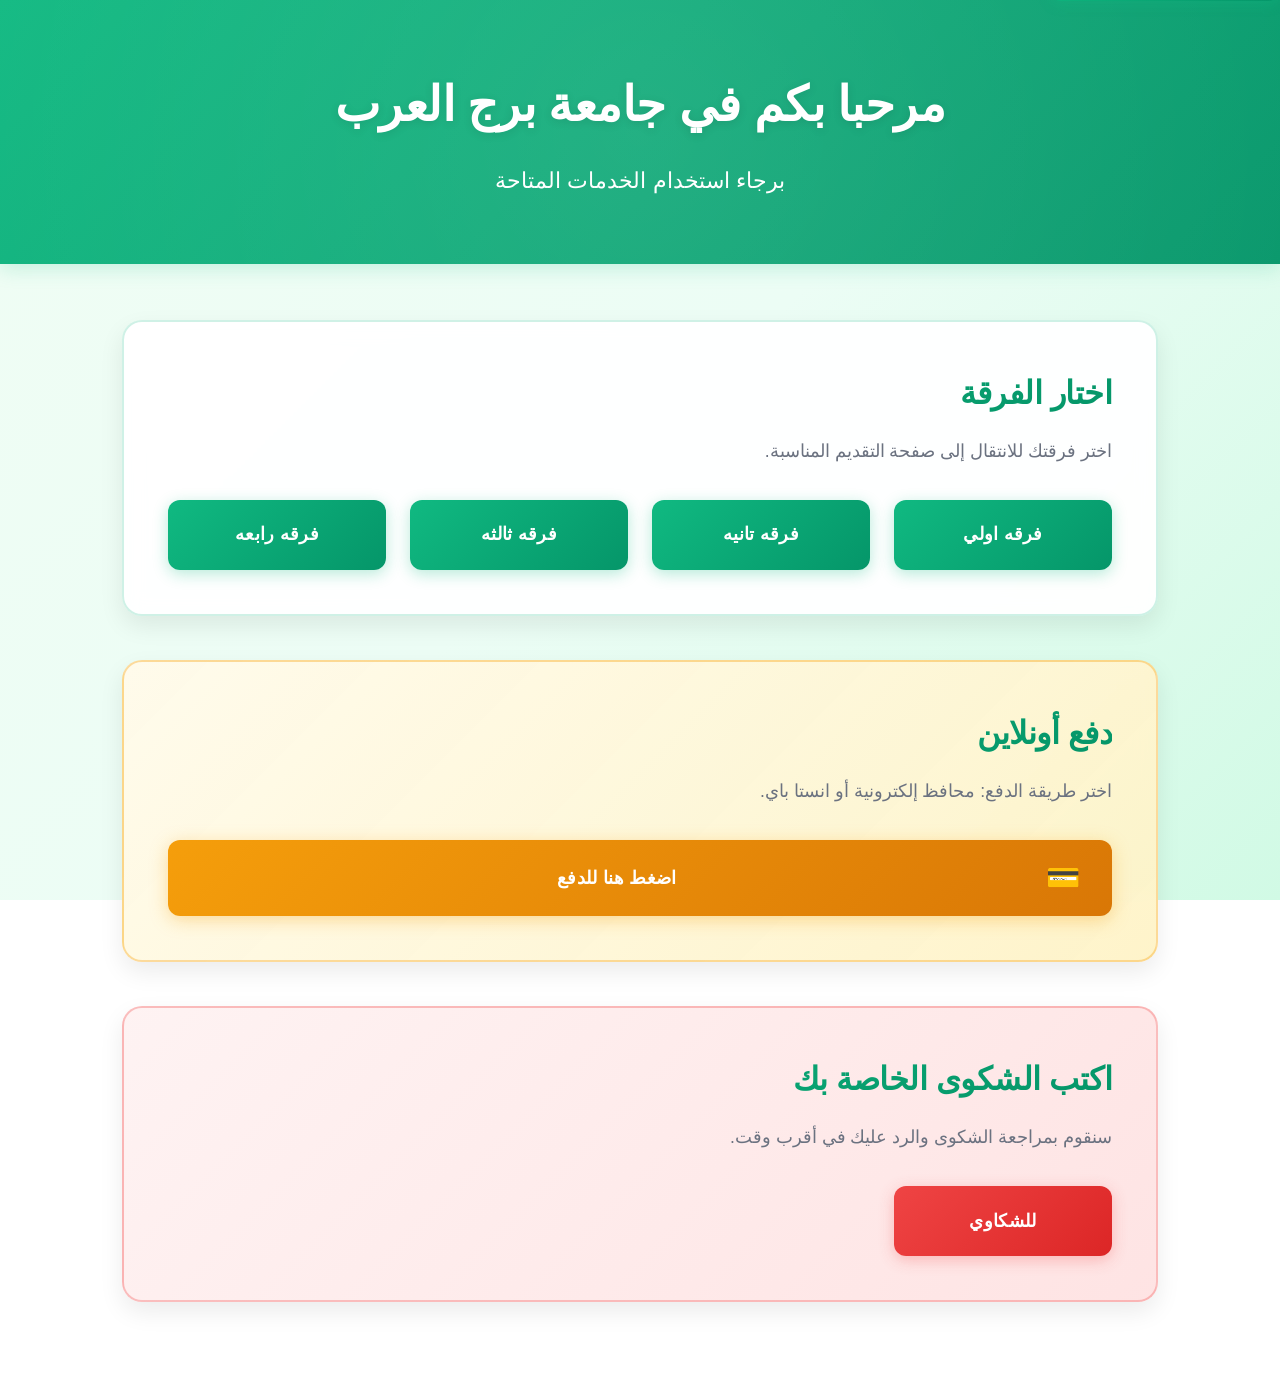
==== commit f0402160: "fix" ====
--- a/index.htm
+++ b/index.htm
@@ -4,7 +4,7 @@
     <meta charset="UTF-8">
     <meta name="viewport" content="width=device-width, initial-scale=1.0, viewport-fit=cover">
     <meta name="theme-color" content="#28a745">
-    <meta name="description" content="جامعة برج العرب - نظام التقديم الإلكتروني للفرق الدراسية المختلفة ونتائج التنسيق">
+    <meta name="description" content="جامعة برج العرب - نظام التقديم الإلكتروني للفرق الدراسية والدفع والشكاوى">
     <title>جامعة برج العرب - اختار الفرقة</title>
     <link rel="shortcut icon" href="download.png" type="image/x-icon">
     <link rel="stylesheet" href="styles.css">
@@ -13,7 +13,7 @@
     <!-- Simple Loading Overlay -->
     <div id="page-loader" class="page-loader">
         <div class="loader-spinner"></div>
-        <p class="loader-text">loading</p>
+        <p class="loader-text">جاري التحميل...</p>
     </div>
 
     <a href="#main-content" class="skip-link">تخطي إلى المحتوى الرئيسي</a>
@@ -50,7 +50,7 @@
         <section id="payment-section" class="section-card fade-in-up delay-3" aria-labelledby="payment-title">
             <div class="section-header">
                 <h2 id="payment-title">دفع أونلاين</h2>
-                <p id="payment-desc">اختر طريقة الدفع المناسبة عبر Tap (محافظ إلكترونية أو انستا باي).</p>
+                <p id="payment-desc">اختر طريقة الدفع: محافظ إلكترونية أو انستا باي.</p>
             </div>
             <div role="group" class="payment-actions" aria-labelledby="payment-title" aria-describedby="payment-desc">
                 <button id="payment-btn1" type="button" class="btn-payment-trigger" aria-label="فتح خيارات الدفع" title="اضغط هنا للدفع">
@@ -69,7 +69,7 @@
                     <button type="button" class="payment-modal-close" id="payment-modal-close" aria-label="إغلاق">×</button>
                 </div>
                 <div class="payment-modal-body">
-                    <p class="payment-modal-desc">اختر الدفع عبر Tap:</p>
+                    <p class="payment-modal-desc">اختر طريقة الدفع:</p>
                     <div class="payment-methods">
                         <button type="button" class="payment-method-card" id="payment-method-wallets" data-method="wallets" aria-label="الدفع عبر المحافظ الإلكترونية">
                             <span class="payment-method-icon">👛</span>
@@ -102,7 +102,7 @@
     <!-- Button Loading Indicator -->
     <div id="button-loader" class="button-loader" aria-hidden="true">
         <div class="button-spinner"></div>
-        <p>loading</p>
+        <p>جاري التحميل...</p>
     </div>
 
     <script src="script.js"></script>
--- a/styles.css
+++ b/styles.css
@@ -191,8 +191,11 @@
     box-shadow: 0 4px 12px rgba(16, 185, 129, 0.3);
 }
 
-.skip-link:focus {
+.skip-link:focus,
+.skip-link:focus-visible {
     top: 0;
+    outline: 2px solid white;
+    outline-offset: 2px;
 }
 
 /* ============================================
@@ -424,7 +427,11 @@
 }
 
 button:focus {
-    outline: 3px solid rgba(16, 185, 129, 0.4);
+    outline: none;
+}
+
+button:focus-visible {
+    outline: 3px solid rgba(16, 185, 129, 0.5);
     outline-offset: 3px;
 }
 
@@ -506,19 +513,6 @@
 /* ============================================
    Section-Specific Styles
    ============================================ */
-#coordination-results-section {
-    background: linear-gradient(135deg, rgba(239, 246, 255, 0.95) 0%, rgba(219, 234, 254, 0.95) 100%);
-    border-color: rgba(59, 130, 246, 0.3);
-}
-
-#coordination-results-section::before {
-    background: var(--secondary-gradient);
-}
-
-#coordination-results-section:hover {
-    border-color: rgba(59, 130, 246, 0.5);
-}
-
 #complaints-section {
     background: linear-gradient(135deg, rgba(254, 242, 242, 0.95) 0%, rgba(254, 226, 226, 0.95) 100%);
     border-color: rgba(239, 68, 68, 0.3);
@@ -530,6 +524,14 @@
 
 #complaints-section:hover {
     border-color: rgba(239, 68, 68, 0.5);
+}
+
+#complaints-section .button-grid {
+    max-width: 100%;
+}
+
+#complaints-section .button-grid button {
+    width: 100%;
 }
 
 /* ============================================
@@ -653,6 +655,15 @@
     background: rgba(255, 255, 255, 0.35);
 }
 
+.payment-modal-close:focus {
+    outline: none;
+}
+
+.payment-modal-close:focus-visible {
+    outline: 2px solid white;
+    outline-offset: 2px;
+}
+
 .payment-modal-body {
     padding: 1.5rem;
 }
@@ -694,7 +705,11 @@
 }
 
 .payment-method-card:focus {
-    outline: 3px solid rgba(245, 158, 11, 0.5);
+    outline: none;
+}
+
+.payment-method-card:focus-visible {
+    outline: 3px solid rgba(245, 158, 11, 0.6);
     outline-offset: 2px;
 }
 
@@ -735,11 +750,6 @@
 
     #buttons-section .button-grid {
         grid-template-columns: repeat(4, 1fr);
-    }
-
-    #coordination-results-section .button-grid,
-    #complaints-section .button-grid {
-        grid-template-columns: repeat(auto-fit, minmax(260px, 1fr));
     }
 
     .section-header h2 {
